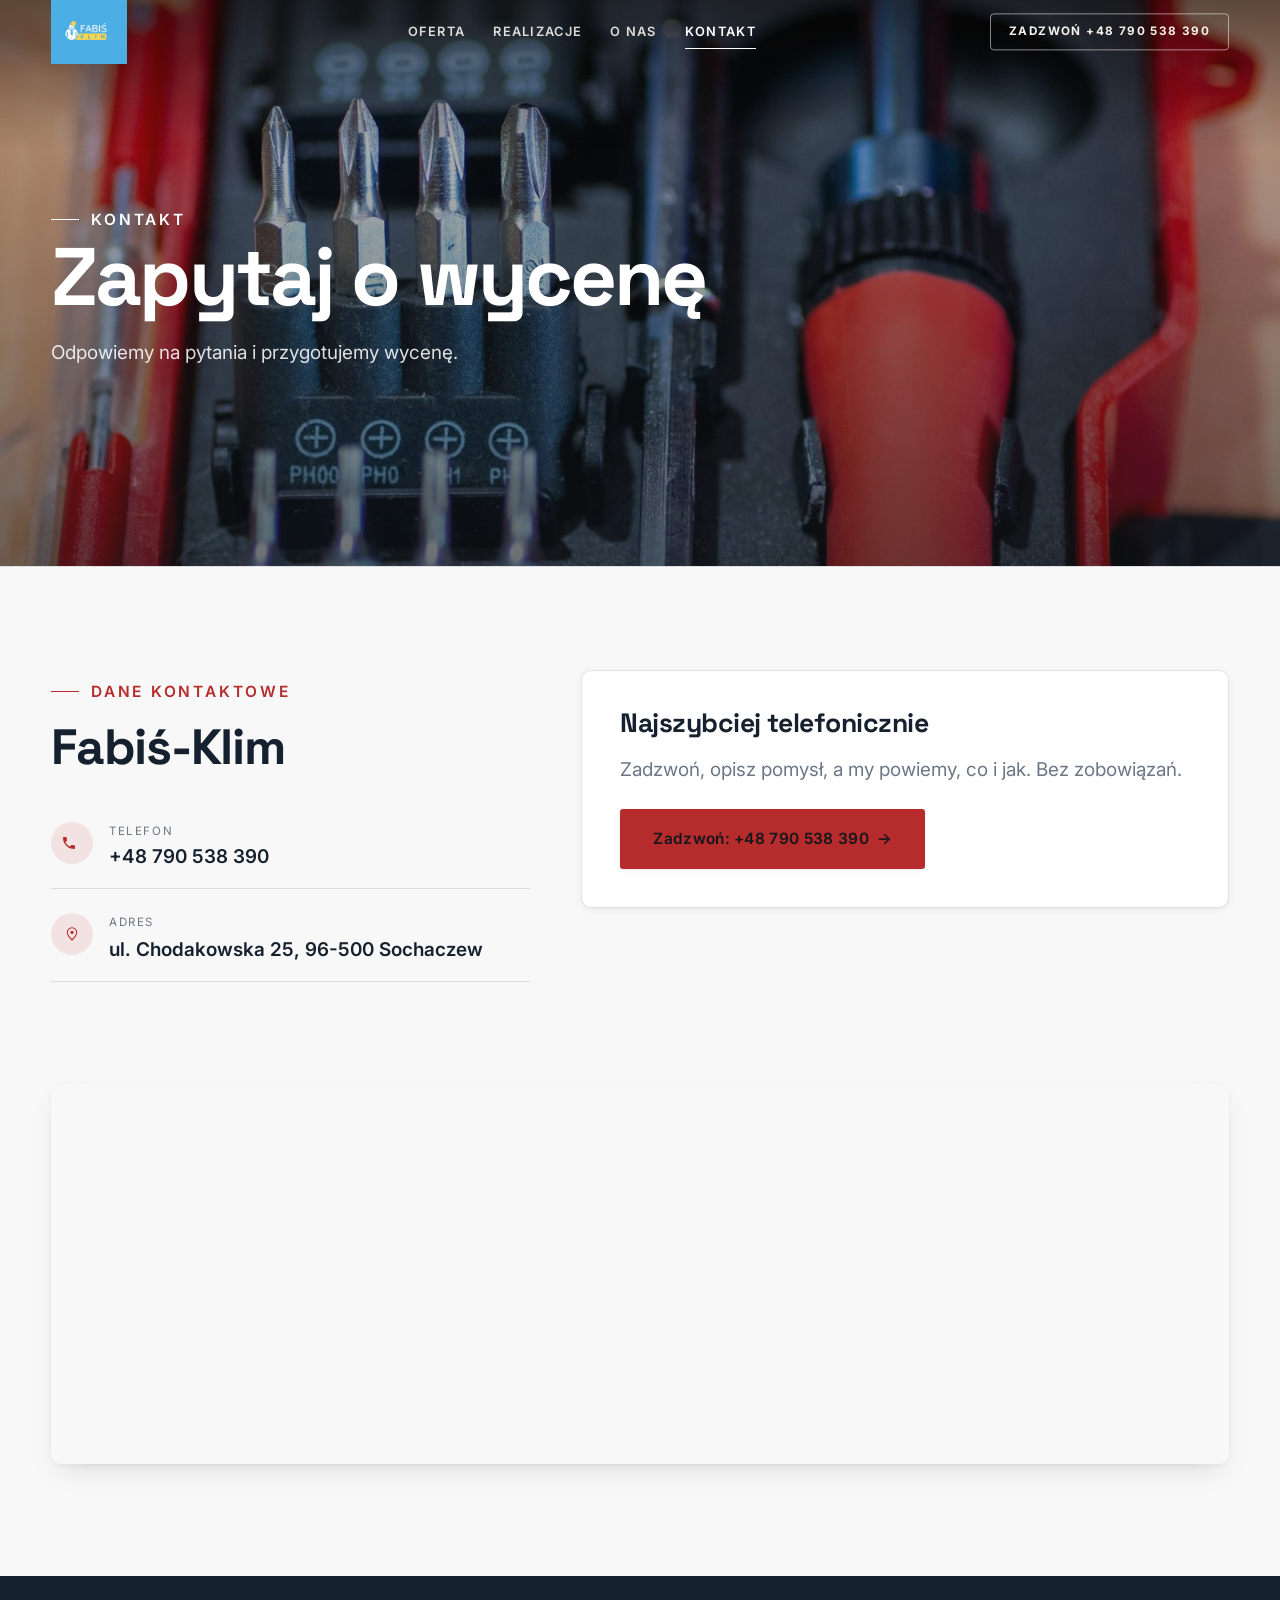
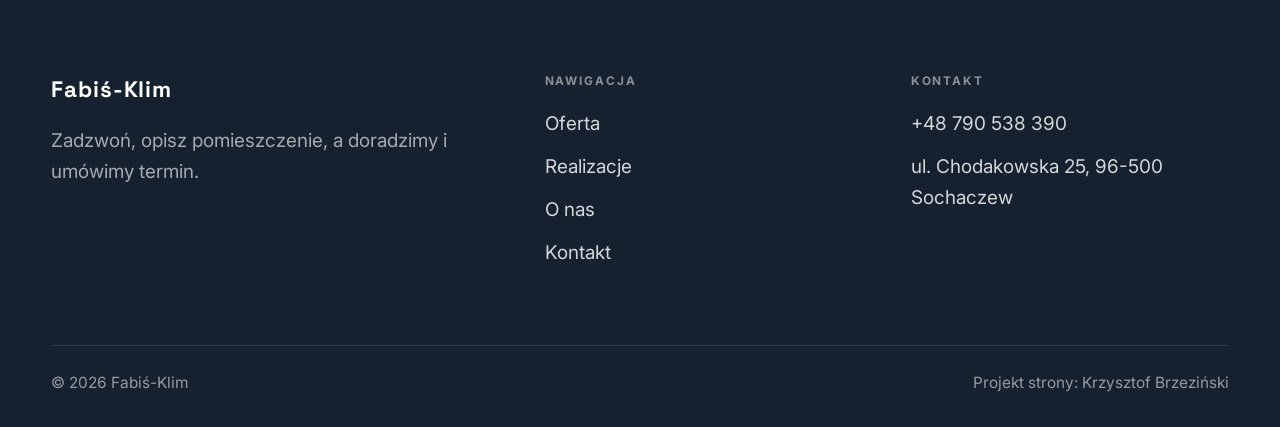
==== kontakt.html @ 5f844423 "Demo strony: Fabiś-Klim (klimatyzacja i chłodnictwo, Sochaczew)" ====
<!DOCTYPE html>
<html lang="pl">
<head>
<meta charset="UTF-8">
<meta name="viewport" content="width=device-width, initial-scale=1.0">
<title>Kontakt - Fabiś-Klim</title>
<meta name="description" content="Kontakt Fabiś-Klim - ul. Chodakowska 25, 96-500 Sochaczew">
<link rel="preconnect" href="https://fonts.googleapis.com">
<link rel="preconnect" href="https://fonts.gstatic.com" crossorigin>
<link href="https://fonts.googleapis.com/css2?family=Space+Grotesk:wght@500;600;700&family=Inter:wght@400;500;600&display=swap" rel="stylesheet">
<link rel="stylesheet" href="assets/styles.css">
</head>
<body>

<header class="nav">
  <div class="wrap nav-inner">
    <a class="brand brand-has-logo" href="index.html"><img class="brand-logo" src="img/logo.jpg" alt="Fabiś-Klim"></a>
    <nav class="nav-links">
      <a href="oferta.html">Oferta</a>
      <a href="realizacje.html">Realizacje</a>
      <a href="o-nas.html">O nas</a>
      <a href="kontakt.html" class="active">Kontakt</a>
      <a href="tel:+48790538390" class="btn btn-accent">Zadzwoń +48 790 538 390</a>
    </nav>
    <button class="nav-toggle" aria-label="Menu"><span></span><span></span><span></span></button>
  </div>
</header>

<section class="pagehead">
  <img src="img/g4.jpg" alt="Fabiś-Klim - Zapytaj o wycenę">
  <div class="wrap">
    <span class="eyebrow">Kontakt</span>
    <h1>Zapytaj o wycenę</h1>
    <p>Odpowiemy na pytania i przygotujemy wycenę.</p>
  </div>
</section>
<section>
  <div class="wrap contact-grid">
    <div class="reveal">
      <span class="eyebrow">Dane kontaktowe</span>
      <h2 style="margin:var(--space-4) 0 var(--space-6)">Fabiś-Klim</h2>
      <div class="info-list">
        <div class="info-row"><div class="ic"><svg class="ico-tel" width="16" height="16" viewBox="0 0 24 24" fill="none" aria-hidden="true"><path d="M6.6 10.8a15.5 15.5 0 0 0 6.6 6.6l2.2-2.2a1 1 0 0 1 1-.24 11.4 11.4 0 0 0 3.6.58 1 1 0 0 1 1 1V20a1 1 0 0 1-1 1A17 17 0 0 1 3 4a1 1 0 0 1 1-1h3.5a1 1 0 0 1 1 1c0 1.25.2 2.46.58 3.6a1 1 0 0 1-.25 1l-2.23 2.2Z" fill="currentColor"/></svg></div><div><div class="lbl">Telefon</div><a class="val" href="tel:+48790538390">+48 790 538 390</a></div></div>
        <div class="info-row"><div class="ic"><svg class="ico-pin" width="16" height="16" viewBox="0 0 24 24" fill="none" aria-hidden="true"><path d="M12 21s7-6.1 7-11.5A7 7 0 0 0 5 9.5C5 14.9 12 21 12 21Z" stroke="currentColor" stroke-width="1.6" fill="none"/><circle cx="12" cy="9.5" r="2.4" fill="currentColor"/></svg></div><div><div class="lbl">Adres</div><div class="val">ul. Chodakowska 25, 96-500 Sochaczew</div></div></div>
      </div>
    </div>
    <div class="reveal">
      <div class="form">
        <h3 style="margin-bottom:var(--space-4)">Najszybciej telefonicznie</h3>
        <p class="muted" style="margin-bottom:var(--space-5)">Zadzwoń, opisz pomysł, a my powiemy, co i jak. Bez zobowiązań.</p>
        <a href="tel:+48790538390" class="btn btn-accent" style="justify-content:center">Zadzwoń: +48 790 538 390 <span class="arr">→</span></a>
      </div>
    </div>
  </div>
</section>
<section style="padding-top:0">
  <div class="wrap reveal">
    <iframe class="map" title="Fabiś-Klim - Sochaczew" src="https://maps.google.com/maps?q=Fabi%C5%9B-Klim%20Sochaczew&z=15&output=embed" loading="lazy" referrerpolicy="no-referrer-when-downgrade"></iframe>
  </div>
</section>

<footer>
  <div class="wrap">
    <div class="foot-grid">
      <div class="foot-brand">
        <div class="name">Fabiś-Klim</div>
        <p>Zadzwoń, opisz pomieszczenie, a doradzimy i umówimy termin.</p>
      </div>
      <div class="foot-col">
        <h4>Nawigacja</h4>
        <a href="oferta.html">Oferta</a>
        <a href="realizacje.html">Realizacje</a>
        <a href="o-nas.html">O nas</a>
        <a href="kontakt.html">Kontakt</a>
      </div>
      <div class="foot-col">
        <h4>Kontakt</h4>
        <a href="tel:+48790538390">+48 790 538 390</a>
        <p>ul. Chodakowska 25, 96-500 Sochaczew</p>
      </div>
    </div>
    <div class="foot-bot">
      <span>© 2026 Fabiś-Klim</span>
      <span>Projekt strony: Krzysztof Brzeziński</span>
    </div>
  </div>
</footer>
<div class="sticky-call"><a class="sc-call" href="tel:+48790538390"><svg class="ico-tel" width="16" height="16" viewBox="0 0 24 24" fill="none" aria-hidden="true"><path d="M6.6 10.8a15.5 15.5 0 0 0 6.6 6.6l2.2-2.2a1 1 0 0 1 1-.24 11.4 11.4 0 0 0 3.6.58 1 1 0 0 1 1 1V20a1 1 0 0 1-1 1A17 17 0 0 1 3 4a1 1 0 0 1 1-1h3.5a1 1 0 0 1 1 1c0 1.25.2 2.46.58 3.6a1 1 0 0 1-.25 1l-2.23 2.2Z" fill="currentColor"/></svg> Zadzwoń</a><a class="sc-quote" href="kontakt.html">Bezpłatna wycena</a></div>

<script src="assets/main.js"></script>
</body>
</html>
---- assets/styles.css ----
/* ============================================================
   STOLBASZ — premium, architektoniczny B2B fit-out
   Jasna paleta, zero brązu. System wg premium-web-craft.
   Projekt strony: Krzysztof Brzeziński
   ============================================================ */

:root{
  /* PALETA — jasna, architektoniczna, chłodna */
  --paper:#F4F6F8;          /* główne tło */
  --paper-2:#E7EBEF;        /* sekcje alternatywne (chłodny jasny szary) */
  --paper-3:#E7EBEF;        /* delikatne wypełnienia */
  --ink:#15212E;            /* tekst główny — chłodny grafit */
  --ink-soft:#243443;       /* nagłówki drugorzędne */
  --muted:#6B7785;          /* tekst poboczny */
  --line:rgba(21,33,46,.12);/* hairline */
  --accent:#E8A317;         /* stonowany petrol-slate — jedyny akcent */
  --accent-d:#C9870C;
  --accent-soft:rgba(232,163,23,.10);
  --dark:#15212E;           /* sekcje ciemne (stopka/CTA) */

  /* ODSTĘPY — skala 4/8 */
  --space-1:4px; --space-2:8px; --space-3:12px; --space-4:16px; --space-5:24px;
  --space-6:32px; --space-7:48px; --space-8:64px; --space-9:96px; --space-10:128px;

  /* TYPOGRAFIA — fluid clamp() (skala podbita 16.07.2026: większe, czytelniejsze litery — uwaga Adama) */
  --text-sm:clamp(.9rem,.87rem + .12vw,1rem);
  --text-base:clamp(1.08rem,1.04rem + .18vw,1.2rem);
  --text-lg:clamp(1.24rem,1.15rem + .34vw,1.44rem);
  --text-h3:clamp(1.34rem,1.22rem + .55vw,1.66rem);
  --text-h2:clamp(2.1rem,1.66rem + 2.1vw,3.1rem);
  --text-h1:clamp(2.9rem,2.1rem + 4vw,5.1rem);

  /* PROMIENIE — architektoniczne, raczej ostre */
  --r-sm:3px; --r-md:6px; --r-lg:10px;

  /* RUCH */
  --ease:cubic-bezier(.25,.46,.45,.94); --dur:.24s;

  /* CIENIE — miękkie, warstwowe */
  --sh-sm:0 1px 2px rgba(16,24,32,.04), 0 2px 8px rgba(16,24,32,.05);
  --sh-md:0 2px 6px rgba(16,24,32,.05), 0 12px 28px -8px rgba(16,24,32,.12);
  --sh-lg:0 6px 14px rgba(16,24,32,.07), 0 26px 56px -18px rgba(16,24,32,.22);

  --hairline:1px solid var(--line);

  --font-display:'Space Grotesk','Inter',sans-serif;
  --font-body:'Inter',sans-serif;
}

*{box-sizing:border-box;margin:0;padding:0}
html{scroll-behavior:smooth}
body{
  font-family:var(--font-body);
  font-size:var(--text-base);
  line-height:1.65;
  color:var(--ink);
  background:var(--paper);
  -webkit-font-smoothing:antialiased;
  text-rendering:optimizeLegibility;
}
img{max-width:100%;display:block}
a{color:inherit;text-decoration:none}

.wrap{width:min(92%,1180px);margin-inline:auto}
section{padding-block:clamp(52px,6.5vw,96px)}

h1,h2,h3{font-family:var(--font-display);font-weight:700;line-height:1.08;letter-spacing:-.02em;color:var(--ink)}
h1{font-size:var(--text-h1);letter-spacing:-.035em}
h2{font-size:var(--text-h2);letter-spacing:-.025em}
h3{font-size:var(--text-h3)}
p{max-width:65ch}

.eyebrow{
  font-family:var(--font-body);
  font-size:var(--text-sm);
  font-weight:600;
  letter-spacing:.18em;
  text-transform:uppercase;
  color:var(--accent);
  display:inline-flex;align-items:center;gap:var(--space-3);
}
.eyebrow::before{content:"";width:28px;height:1px;background:var(--accent);display:inline-block}

.muted{color:var(--muted)}
.lead{font-size:var(--text-lg);line-height:1.55;color:var(--ink-soft);max-width:50ch}

/* ---------- BUTTONS ---------- */
.btn{
  display:inline-flex;align-items:center;gap:var(--space-2);
  font-weight:600;font-size:var(--text-sm);letter-spacing:.02em;
  padding:var(--space-4) var(--space-6);
  border-radius:var(--r-sm);
  transition:transform var(--dur) var(--ease),box-shadow var(--dur) var(--ease),background var(--dur) var(--ease);
  cursor:pointer;border:1px solid transparent;
}
.btn-accent{background:var(--accent);color:#fff;box-shadow:var(--sh-sm)}
.btn-accent:hover{background:var(--accent-d);transform:translateY(-2px);box-shadow:var(--sh-md)}
.btn-accent:active{transform:translateY(0);box-shadow:var(--sh-sm)}
.btn-ghost{background:transparent;color:var(--ink);border-color:var(--line)}
.btn-ghost:hover{border-color:var(--accent);color:var(--accent);transform:translateY(-2px)}
.btn-light{background:#fff;color:var(--ink);box-shadow:var(--sh-sm)}
.btn-light:hover{transform:translateY(-2px);box-shadow:var(--sh-md)}
.btn .arr{transition:transform var(--dur) var(--ease)}
.btn:hover .arr{transform:translateX(4px)}

/* ---------- NAV ---------- */
.nav{
  position:sticky;top:0;z-index:50;
  background:color-mix(in srgb,var(--paper) 88%,transparent);
  backdrop-filter:saturate(140%) blur(10px);
  border-bottom:var(--hairline);
}
.nav-inner{display:flex;align-items:center;justify-content:space-between;height:72px}
.brand{display:flex;flex-direction:column;line-height:1}
.brand .name{font-family:var(--font-display);font-weight:800;font-size:1.35rem;letter-spacing:.04em}
.brand .sub{font-size:.62rem;letter-spacing:.34em;text-transform:uppercase;color:var(--muted);margin-top:5px}
.nav-links{display:flex;align-items:center;gap:var(--space-6)}
.nav-links a{font-size:var(--text-sm);font-weight:500;color:var(--ink-soft);position:relative;padding-block:4px;transition:color var(--dur) var(--ease)}
.nav-links a::after{content:"";position:absolute;left:0;bottom:0;width:0;height:1.5px;background:var(--accent);transition:width var(--dur) var(--ease)}
.nav-links a:hover,.nav-links a.active{color:var(--ink)}
.nav-links a:hover::after,.nav-links a.active::after{width:100%}
.nav-links .btn{padding:var(--space-2) var(--space-5)}
/* przyciski w nav: właściwy kolor (przebij .nav-links a) + bez podkreślenia */
.nav-links a.btn-accent{color:#fff}
.nav-links a.btn-ghost,.nav-links a.btn-light{color:var(--ink)}
.nav-links a.btn::after{display:none}
.nav-toggle{display:none;background:none;border:none;cursor:pointer;flex-direction:column;gap:5px;padding:8px}
.nav-toggle span{width:24px;height:2px;background:var(--ink);transition:var(--dur)}

/* ---------- HERO (split) ---------- */
.hero{position:relative;overflow:hidden;border-bottom:var(--hairline)}
.hero-grid{display:grid;grid-template-columns:1.05fr .95fr;gap:clamp(24px,4vw,60px);align-items:center;
  padding-block:clamp(36px,4.5vw,64px)}
.hero-copy .eyebrow{margin-bottom:var(--space-5)}
.hero-copy h1{margin-bottom:var(--space-5)}
.hero-copy .lead{margin-bottom:var(--space-7)}
.hero-actions{display:flex;flex-wrap:wrap;gap:var(--space-4)}
.hero-art{position:relative;aspect-ratio:4/3;border-radius:var(--r-lg);overflow:hidden;box-shadow:var(--sh-lg)}
.hero-art img{width:100%;height:100%;object-fit:cover}
.hero-art::after{content:"";position:absolute;inset:0;background:linear-gradient(180deg,transparent 55%,rgba(18,24,28,.28))}
.hero-badge{position:absolute;left:var(--space-5);bottom:var(--space-5);z-index:2;
  background:rgba(252,252,251,.94);backdrop-filter:blur(4px);
  border-radius:var(--r-md);padding:var(--space-4) var(--space-5);box-shadow:var(--sh-md);max-width:78%}
.hero-badge strong{display:block;font-family:var(--font-display);font-size:1rem;letter-spacing:-.01em}
.hero-badge span{font-size:var(--text-sm);color:var(--muted)}

/* ---------- HERO duży / kinowy (strona główna) ---------- */
.hero-cine{position:relative;min-height:clamp(560px,82vh,840px);min-height:clamp(560px,82svh,840px);display:flex;align-items:center;overflow:hidden;border-bottom:var(--hairline)}
.hero-cine>img{position:absolute;inset:0;width:100%;height:100%;object-fit:cover;z-index:0}
.hero-cine::after{content:"";position:absolute;inset:0;z-index:1;
  background:linear-gradient(95deg,rgba(13,18,23,.86) 0%,rgba(13,18,23,.64) 32%,rgba(13,18,23,.24) 62%,rgba(13,18,23,.04) 100%)}
.hero-cine .wrap{position:relative;z-index:2;padding-block:var(--space-8)}
.hero-cine .hero-copy{max-width:660px}
.hero-cine .eyebrow{color:#fff;margin-bottom:var(--space-5)}
.hero-cine .eyebrow::before{background:#fff}
.hero-cine h1{color:#fff;margin-bottom:var(--space-5);font-size:clamp(2.9rem,2rem + 4.4vw,5.2rem)}
.hero-cine .lead{color:rgba(255,255,255,.92);max-width:48ch;margin-bottom:var(--space-7)}
.hero-cine .hero-actions{display:flex;flex-wrap:wrap;gap:var(--space-4)}
@media(max-width:680px){
  .hero-cine{min-height:clamp(520px,76vh,640px);min-height:clamp(520px,76svh,640px);align-items:flex-end}
  .hero-cine::after{background:linear-gradient(0deg,rgba(13,18,23,.9) 6%,rgba(13,18,23,.45) 55%,rgba(13,18,23,.25) 100%)}
  .hero-cine .wrap{padding-bottom:var(--space-9)}
}

/* full-bleed hero variant (podstrony) */
.pagehead{position:relative;min-height:46vh;min-height:46svh;display:flex;align-items:flex-end;overflow:hidden;border-bottom:var(--hairline)}
.pagehead img{position:absolute;inset:0;width:100%;height:100%;object-fit:cover}
.pagehead::after{content:"";position:absolute;inset:0;background:linear-gradient(180deg,rgba(18,24,28,.25),rgba(18,24,28,.62))}
.pagehead .wrap{position:relative;z-index:2;padding-block:var(--space-9);color:#fff}
.pagehead h1{color:#fff;max-width:18ch}
.pagehead .eyebrow{color:#fff}
.pagehead .eyebrow::before{background:#fff}
.pagehead p{color:rgba(255,255,255,.86);margin-top:var(--space-4);max-width:54ch}

/* ---------- STRIP (pasek skrótów / liczby) ---------- */
.strip{background:var(--dark);color:#fff}
.strip .wrap{display:grid;grid-template-columns:repeat(4,1fr);gap:var(--space-6);padding-block:var(--space-8)}
.strip .item .k{font-family:var(--font-display);font-size:clamp(1.6rem,1.2rem + 1.4vw,2.4rem);font-weight:800;letter-spacing:-.02em;color:#fff}
.strip .item .v{font-size:var(--text-sm);color:rgba(255,255,255,.66);margin-top:var(--space-2);line-height:1.45}
.strip .item{border-left:2px solid var(--accent);padding-left:var(--space-5)}

/* ---------- SECTION HEAD ---------- */
.head{max-width:48rem;margin-bottom:var(--space-8)}
.head.center{margin-inline:auto;text-align:center}
.head .eyebrow{margin-bottom:var(--space-4)}
.head h2{margin-bottom:var(--space-4)}
.head p{color:var(--muted);font-size:var(--text-lg);line-height:1.55}
.head.center p{margin-inline:auto}

/* ---------- INTRO SPLIT ---------- */
.split{display:grid;grid-template-columns:.92fr 1.08fr;gap:clamp(28px,5vw,80px);align-items:center}
.split.rev{grid-template-columns:1.08fr .92fr}
.split.rev .split-art{order:-1}
.split-art{position:relative;aspect-ratio:5/4;border-radius:var(--r-lg);overflow:hidden;box-shadow:var(--sh-lg)}
.split-art img{width:100%;height:100%;object-fit:cover}
.split-copy h2{margin-bottom:var(--space-5)}
.split-copy p+p{margin-top:var(--space-4)}
.split-copy .btn{margin-top:var(--space-6)}

/* ---------- SERVICES (zakres) ---------- */
.svc-grid{display:grid;grid-template-columns:repeat(auto-fit,minmax(280px,1fr));gap:var(--space-5)}
.svc{background:#fff;border:var(--hairline);border-radius:var(--r-md);padding:var(--space-7) var(--space-6);
  transition:transform var(--dur) var(--ease),box-shadow var(--dur) var(--ease),border-color var(--dur) var(--ease);
  position:relative;overflow:hidden}
.svc::before{content:"";position:absolute;left:0;top:0;width:3px;height:0;background:var(--accent);transition:height var(--dur) var(--ease)}
.svc:hover{transform:translateY(-4px);box-shadow:var(--sh-md);border-color:transparent}
.svc:hover::before{height:100%}
.svc .ic{font-family:var(--font-display);font-size:.8rem;font-weight:700;letter-spacing:.12em;color:var(--accent);margin-bottom:var(--space-4)}
.svc h3{margin-bottom:var(--space-3);font-size:1.22rem}
.svc p{color:var(--muted);font-size:var(--text-base);line-height:1.6}

/* big detailed service rows */
.svc-row{display:grid;grid-template-columns:.8fr 1.2fr;gap:clamp(20px,4vw,60px);align-items:center;padding-block:var(--space-8)}
.svc-row+.svc-row{border-top:var(--hairline)}
.svc-row.rev{grid-template-columns:1.2fr .8fr}
.svc-row.rev .svc-row-art{order:-1}
.svc-row-art{aspect-ratio:4/3;border-radius:var(--r-md);overflow:hidden;box-shadow:var(--sh-md)}
.svc-row-art img{width:100%;height:100%;object-fit:cover}
.svc-row h3{font-size:1.5rem;margin-bottom:var(--space-4)}
.svc-row .num{font-family:var(--font-display);font-size:.85rem;font-weight:700;letter-spacing:.14em;color:var(--accent);display:block;margin-bottom:var(--space-3)}
.svc-row ul{list-style:none;margin-top:var(--space-4);display:flex;flex-direction:column;gap:var(--space-2)}
.svc-row li{position:relative;padding-left:var(--space-5);color:var(--muted);font-size:var(--text-base)}
.svc-row li::before{content:"";position:absolute;left:0;top:.62em;width:8px;height:1px;background:var(--accent)}

/* ---------- GALLERY (realizacje) ---------- */
.gallery{display:grid;grid-template-columns:repeat(12,1fr);gap:var(--space-4);grid-auto-rows:200px}
/* GALERIA MASONRY — pionowe zdjęcia (portrety beauty/wellness) bez przycinania: kolumny, height auto */
.gallery-masonry{column-count:3;column-gap:var(--space-4)}
@media(max-width:900px){.gallery-masonry{column-count:2}}
@media(max-width:560px){.gallery-masonry{column-count:1}}
.gallery-masonry .m-tile{break-inside:avoid;margin:0 0 var(--space-4);padding:0;position:relative;overflow:hidden;border-radius:var(--r-md);border:1px solid var(--line)}
.gallery-masonry .m-tile img{width:100%;height:auto;display:block}
.gallery-masonry .m-tile .cap{position:absolute;left:0;right:0;bottom:0;padding:var(--space-4);color:#fff;background:linear-gradient(0deg,rgba(0,0,0,.55),transparent);font-size:var(--text-sm)}
.gallery-masonry .m-tile .cap small{display:block;font-weight:400;opacity:.78;letter-spacing:.04em;text-transform:uppercase;font-size:.66rem;margin-top:3px}
.tile{position:relative;overflow:hidden;border-radius:var(--r-md);box-shadow:var(--sh-sm);
  transition:transform var(--dur) var(--ease),box-shadow var(--dur) var(--ease)}
.tile img{width:100%;height:100%;object-fit:cover;transition:transform .6s var(--ease)}
.tile:hover{box-shadow:var(--sh-md)}
.tile:hover img{transform:scale(1.05)}
.tile .cap{position:absolute;left:0;right:0;bottom:0;padding:var(--space-5) var(--space-4) var(--space-4);
  background:linear-gradient(transparent,rgba(18,24,28,.78));color:#fff;
  font-size:var(--text-sm);font-weight:600;letter-spacing:.01em;
  opacity:0;transform:translateY(8px);transition:var(--dur) var(--ease)}
.tile:hover .cap{opacity:1;transform:translateY(0)}
.tile .cap small{display:block;font-weight:400;opacity:.78;letter-spacing:.04em;text-transform:uppercase;font-size:.66rem;margin-top:3px}
/* bento spans */
.t-wide{grid-column:span 6}
.t-tall{grid-column:span 6;grid-row:span 2}
.t-std{grid-column:span 6}
.t-third{grid-column:span 4}
.t-two3{grid-column:span 8}

/* ---------- TRUST / WIARYGODNOŚĆ ---------- */
.trust{background:var(--paper-2)}
.trust-grid{display:grid;grid-template-columns:repeat(auto-fit,minmax(240px,1fr));gap:var(--space-5);margin-top:var(--space-7)}
.trust-card{background:#fff;border-radius:var(--r-md);padding:var(--space-7) var(--space-6);box-shadow:var(--sh-sm);border-top:3px solid var(--accent)}
.trust-card .big{font-family:var(--font-display);font-size:clamp(1.8rem,1.3rem + 1.6vw,2.6rem);font-weight:800;letter-spacing:-.02em;color:var(--ink);line-height:1}
.trust-card h3{font-size:1.12rem;margin:var(--space-3) 0 var(--space-2)}
.trust-card p{color:var(--muted);font-size:var(--text-base);line-height:1.55}

/* ---------- CTA band ---------- */
.cta{background:var(--dark);color:#fff;position:relative;overflow:hidden}
.cta .wrap{display:grid;grid-template-columns:1.4fr .6fr;gap:var(--space-7);align-items:center;position:relative;z-index:2}
.cta h2{color:#fff;max-width:20ch}
.cta p{color:rgba(255,255,255,.74);margin-top:var(--space-4)}
.cta-actions{display:flex;flex-direction:column;gap:var(--space-3);align-items:flex-start}
.cta::before{content:"";position:absolute;right:-80px;top:-80px;width:360px;height:360px;border-radius:50%;
  background:radial-gradient(circle,var(--accent-soft),transparent 70%)}

/* ---------- CONTACT ---------- */
.contact-grid{display:grid;grid-template-columns:.85fr 1.15fr;gap:clamp(28px,4vw,56px);align-items:start}
.info-list{display:flex;flex-direction:column;gap:var(--space-2)}
.info-row{display:flex;gap:var(--space-4);align-items:flex-start;padding-block:var(--space-4);border-bottom:var(--hairline)}
.info-row .ic{flex:none;width:42px;height:42px;display:grid;place-items:center;border-radius:50%;
  background:var(--accent-soft);color:var(--accent);font-size:1.05rem}
.info-row .lbl{font-size:.72rem;letter-spacing:.14em;text-transform:uppercase;color:var(--muted)}
.info-row .val{font-weight:600;font-size:var(--text-base);margin-top:2px}
.info-row a.val:hover{color:var(--accent)}
.map{border:none;border-radius:var(--r-lg);box-shadow:var(--sh-md);width:100%;height:100%;min-height:380px;filter:grayscale(.2) contrast(1.02)}
.form{background:#fff;border:var(--hairline);border-radius:var(--r-lg);padding:clamp(24px,3vw,40px);box-shadow:var(--sh-sm)}
.form .fld{margin-bottom:var(--space-5)}
.form label{display:block;font-size:var(--text-sm);font-weight:600;margin-bottom:var(--space-2)}
.form input,.form textarea{width:100%;font-family:inherit;font-size:var(--text-base);color:var(--ink);
  padding:var(--space-4);border:var(--hairline);border-radius:var(--r-sm);background:var(--paper);transition:border-color var(--dur)}
.form input:focus,.form textarea:focus{outline:none;border-color:var(--accent);background:#fff}
.form textarea{resize:vertical;min-height:120px}
.form .note{font-size:var(--text-sm);color:var(--muted);margin-top:var(--space-3)}

/* ---------- FOOTER ---------- */
footer{background:var(--dark);color:#fff;padding-block:var(--space-9) var(--space-6)}
.foot-grid{display:grid;grid-template-columns:1.4fr 1fr 1fr;gap:var(--space-7);margin-bottom:var(--space-8)}
.foot-brand .name{font-family:var(--font-display);font-weight:800;font-size:1.4rem;letter-spacing:.04em}
.foot-brand p{color:rgba(255,255,255,.62);margin-top:var(--space-4);font-size:var(--text-base);max-width:38ch}
.foot-col h4{font-size:.74rem;letter-spacing:.16em;text-transform:uppercase;color:rgba(255,255,255,.5);margin-bottom:var(--space-4)}
.foot-col a,.foot-col p{display:block;color:rgba(255,255,255,.82);font-size:var(--text-base);margin-bottom:var(--space-3)}
.foot-col a:hover{color:#fff}
.foot-bot{border-top:1px solid rgba(255,255,255,.12);padding-top:var(--space-5);display:flex;justify-content:space-between;flex-wrap:wrap;gap:var(--space-3);
  font-size:var(--text-sm);color:rgba(255,255,255,.55)}
.foot-bot a:hover{color:#fff}

/* ---------- REVEAL ---------- */
.reveal{opacity:0;transform:translateY(22px);transition:opacity .6s var(--ease),transform .6s var(--ease)}
.reveal.in{opacity:1;transform:none}

/* ---------- RESPONSIVE ---------- */
@media(max-width:920px){
  .hero-grid,.split,.split.rev,.svc-row,.svc-row.rev,.cta .wrap,.contact-grid,.foot-grid{grid-template-columns:1fr}
  .split.rev .split-art,.svc-row.rev .svc-row-art{order:0}
  .hero-art{aspect-ratio:16/10;max-height:420px}
  .strip .wrap{grid-template-columns:repeat(2,1fr);gap:var(--space-7)}
  .gallery{grid-auto-rows:180px}
  .t-wide,.t-tall,.t-std,.t-third,.t-two3{grid-column:span 6}
  .t-tall{grid-row:span 1}
  .cta-actions{flex-direction:row;flex-wrap:wrap}
  .foot-grid{gap:var(--space-6)}
}
@media(max-width:680px){
  .nav-links{position:fixed;inset:72px 0 auto 0;background:var(--paper);flex-direction:column;align-items:stretch;
    gap:0;padding:var(--space-4) 6%;border-bottom:var(--hairline);box-shadow:var(--sh-md);
    transform:translateY(-120%);transition:transform var(--dur) var(--ease)}
  .nav-links.open{transform:translateY(0)}
  .nav-links a{padding-block:var(--space-4);border-bottom:var(--hairline)}
  .nav-links .btn{margin-top:var(--space-3);justify-content:center}
  .nav-toggle{display:flex}
  .strip .wrap{grid-template-columns:1fr}
  .gallery{grid-template-columns:repeat(6,1fr)}
  .foot-grid{grid-template-columns:1fr}
}
@media(prefers-reduced-motion:reduce){
  *{animation-duration:.01ms!important;transition:none!important}
  .reveal{opacity:1!important;transform:none!important}
  html{scroll-behavior:auto}
}

/* ============================================================
   PREMIUM LAYER — destylat deep-researchu branż (anty-AI, spokój).
   Zmienne STOLBASZ (--accent/--ink/--paper/--line/--dark). Ruch ledwo
   zauważalny, krzywa cubic-bezier(.16,.84,.44,1); prefers-reduced-motion
   pokryte blanketem wyżej. Karty hairline zamiast cieni = #1 sygnał „nie-AI".
   ============================================================ */

/* więcej oddechu między sekcjami (liderzy: 110-130px) */
section{padding-block:clamp(64px,8vw,128px)}

/* 1) Aksamitny reveal — dłuższa, miękka krzywa zamiast „skoku" */
.reveal{transition:opacity .9s cubic-bezier(.16,.84,.44,1),transform .9s cubic-bezier(.16,.84,.44,1);will-change:opacity,transform}
/* stagger TYLKO w galerii (tam pozycja = porządek dzieci) */
.gallery .reveal:nth-child(2){transition-delay:.07s}
.gallery .reveal:nth-child(3){transition-delay:.14s}
.gallery .reveal:nth-child(4){transition-delay:.21s}
.gallery .reveal:nth-child(5){transition-delay:.28s}
.gallery .reveal:nth-child(6){transition-delay:.35s}

/* 2) Hero STATYCZNY na .hero-cine — Ken Burns CAŁKIEM WYŁĄCZONY 26.06 (3. zgłoszenie Szymona).
   GENEZA: animowanie scale na <img> hero z teksturami (cegły/framugi) re-samplinguje obraz
   klatka po klatce → na części ekranów drobne drganie/shimmer = „heroshot się trzęsie".
   translateY usunięto wcześniej, scale-only + will-change/GPU NIE wystarczyły do GWARANCJI gładkości.
   Krzysztof zażądał pewności („make sure, że błąd się nie pojawi") > efekt. Zero animacji = 0% drgania.
   Delikatny zoom zostaje TYLKO w pełnoekranowych hero gastro/studio (hg-bg/hs-bg — tło, inny
   mechanizm, chwalone, nigdy nie zgłaszane). NIE wracać do KB na .hero-cine bez realnego testu
   na sprzęcie klienta — to ryzyko regresji „trzęsienia”. */
/* BEZPIECZNY "wow" na hero = jednorazowy FADE-IN (opacity), nie zoom.
   opacity nie dotyka bitmapy → gładkie na KAŻDYM zdjęciu/ekranie/GPU, zero ryzyka migotania.
   Geometryczny ruch (scale/translate) na .hero-cine jest ZAKAZANY (bramka pilnuje). */
@keyframes heroFade{from{opacity:0}to{opacity:1}}
.hero-cine>img{transform:none;animation:heroFade 1.1s ease-out both}

/* 3) Akcentowy hairline pod nagłówkiem sekcji, który „rysuje się" przy wejściu */
.head h2{position:relative;padding-bottom:18px}
.head h2::after{content:"";position:absolute;left:0;bottom:0;height:1px;width:0;background:var(--accent);transition:width 1s cubic-bezier(.16,.84,.44,1) .15s}
.head.center h2::after{left:50%;transform:translateX(-50%)}
.head.reveal.in h2::after,.head.center.reveal.in h2::after{width:54px}

/* 4) Karty HAIRLINE zamiast cieni/zaokrągleń (najmocniejszy anty-AI detal) */
.svc{background:transparent;border:1px solid var(--line);border-radius:var(--r-sm);box-shadow:none}
.svc:hover{box-shadow:none;border-color:var(--accent);transform:translateY(-3px)}
.trust-card{background:transparent;box-shadow:none;border:1px solid var(--line);border-top:2px solid var(--accent);border-radius:var(--r-sm)}
.tile{box-shadow:none;border-radius:var(--r-sm)}
.tile:hover{box-shadow:none}

/* 5) Sticky-nav kondensuje się po przewinięciu (sygnał dopracowania) */
.nav{transition:box-shadow .4s ease,background .4s ease}
.nav.is-stuck{box-shadow:0 1px 0 var(--line),0 14px 30px -24px rgba(0,0,0,.45)}
.nav-inner{transition:height .35s var(--ease)}
.nav.is-stuck .nav-inner{height:60px}

/* 6) MANIFESTO — pełnoekranowy cytat-bohater (zastępuje generyczne „Dlaczego my") */
.manifesto{background:var(--paper-2);text-align:center}
.manifesto .wrap{max-width:60rem}
.manifesto p{font-family:var(--font-display);font-style:italic;font-size:clamp(1.6rem,1rem + 2.4vw,2.8rem);line-height:1.32;color:var(--ink-soft);margin-inline:auto;max-width:26ch;position:relative;padding-top:var(--space-8)}
.manifesto p::before{content:"";position:absolute;top:0;left:50%;transform:translateX(-50%);width:54px;height:1px;background:var(--accent)}
.manifesto p span{color:var(--accent);font-style:italic}

/* 7) GATEWAYS — 3 duże bramy-zdjęcia (zamiast paska menu usług) */
.gateways{display:grid;grid-template-columns:repeat(3,1fr);gap:var(--space-4)}
.gateway{position:relative;aspect-ratio:3/4;overflow:hidden;border-radius:var(--r-sm);display:block}
.gateway img{width:100%;height:100%;object-fit:cover;transition:transform .8s var(--ease),filter .5s var(--ease)}
.gateway::after{content:"";position:absolute;inset:0;background:linear-gradient(180deg,transparent 38%,rgba(18,24,28,.74))}
.gateway:hover img{transform:scale(1.05);filter:brightness(1.05)}
.gateway .g-ttl{position:absolute;left:0;right:0;bottom:0;z-index:2;padding:var(--space-6) var(--space-5);color:#fff;font-family:var(--font-display);font-size:1.45rem;letter-spacing:-.01em;line-height:1.15}
.gateway .g-ttl small{display:block;font-family:var(--font-body);font-size:var(--text-sm);font-weight:400;opacity:.82;letter-spacing:.03em;margin-top:5px}
@media(max-width:760px){.gateways{grid-template-columns:1fr}.gateway{aspect-ratio:16/10}}

/* 8) LOGO klienta w nagłówku (gdy podane --logo) */
/* 52px domyślnie (feedback Bartka 06.07.2026: 40px ginęło, uwaga padła 3x; ~56px sprawdzone na żywym demie anna-borowiec-makeup) */
.brand-logo{height:64px;width:auto;max-width:300px;object-fit:contain;display:block}
.nav.is-stuck .brand-logo{height:52px}
@media(max-width:680px){.brand-logo{height:46px;max-width:210px}}


/* === RWD: nagłówki na wąskich ekranach (dodane 17.07.2026 razem z fixem clamp) ===
   Po przywróceniu działania clamp() dolna granica --text-h1 (2.9rem) rozpychała
   dokument przy długich polskich słowach na telefonach. Tu ją zjeżdżamy. */
@media (max-width:560px){
  :root{
    --text-h1:clamp(1.9rem, 1.15rem + 4.4vw, 2.7rem);
    --text-h2:clamp(1.5rem, 1rem + 3vw, 2.1rem);
  }
  .hero-cine h1{font-size:clamp(1.9rem, 1.15rem + 4.4vw, 2.7rem)}
  h1,h2{overflow-wrap:break-word}
}

/* === rodzina: fachowcy === */
/* ============================================================
   RODZINA: FACHOWCY (hydraulik/elektryk/remont/brukarstwo/ogrodzenia)
   Doklejane NA WIERZCH base.css. Dziedziczy paletę/fonty skórki (trade/elektryk).
   Filozofia: telefon-bohater + zaufanie + „bezpłatna wycena". Spokój, nie krzyk.
   (count-up i podwójny iframe mapy świadomie pominięte - krytyka blueprintu.)
   ============================================================ */

/* --- PROCES - oś „jak pracujemy" (podpis rodziny, czego nie ma w meblach) --- */
.proces{background:var(--paper-2)}
.proces-line{list-style:none;display:grid;grid-template-columns:repeat(4,1fr);gap:var(--space-5);position:relative;margin:0;padding:0}
.proces-line li{position:relative;padding-top:var(--space-7)}
.proces-line li::before{content:"";position:absolute;top:14px;left:0;right:0;height:1px;background:var(--line)}
.proces-line li:last-child::before{right:50%}
.proces-line li:first-child::before{left:50%}
.proces-line li::after{content:"";position:absolute;top:9px;left:calc(50% - 6px);width:11px;height:11px;border-radius:50%;background:var(--accent);box-shadow:0 0 0 4px var(--paper-2)}
.proces-line .pno{font-family:var(--font-display);font-weight:800;font-size:1.5rem;color:var(--accent);letter-spacing:-.02em;display:block;margin-bottom:var(--space-3);text-align:center}
.proces-line h3{font-size:1.1rem;margin-bottom:var(--space-2);text-align:center}
.proces-line p{color:var(--muted);font-size:var(--text-sm);line-height:1.5;text-align:center;max-width:26ch;margin-inline:auto}
@media(max-width:820px){
  .proces-line{grid-template-columns:1fr;gap:0}
  .proces-line li{padding:var(--space-5) 0 var(--space-5) var(--space-7)}
  .proces-line li::before{left:5px;right:auto;top:0;bottom:0;width:1px;height:auto}
  .proces-line li:first-child::before,.proces-line li:last-child::before{left:5px;right:auto}
  .proces-line li::after{top:var(--space-6);left:0}
  .proces-line .pno,.proces-line h3,.proces-line p{text-align:left;margin-inline:0}
}

/* --- OBSZAR DZIAŁANIA - lokalność (chipy z REALNEGO miasta, bez drugiego iframe) --- */
.obszar .head{text-align:center;margin-inline:auto}
.obszar .head .eyebrow{justify-content:center}
.obszar-list{list-style:none;display:flex;flex-wrap:wrap;justify-content:center;gap:var(--space-3);margin:0;padding:0;max-width:60rem;margin-inline:auto}
.obszar-list li{border:1px solid var(--line);border-radius:999px;padding:var(--space-2) var(--space-5);
  font-size:var(--text-sm);font-weight:600;color:var(--ink-soft);transition:border-color .24s var(--ease),color .24s var(--ease)}
.obszar-list li:hover{border-color:var(--accent);color:var(--accent)}
.obszar-list li.is-home{background:var(--accent);border-color:var(--accent);color:#fff}

/* --- STICKY-CALL - dolny pasek mobile (najważniejszy konwerter tej rodziny) --- */
.sticky-call{display:none}
@media(max-width:820px){
  .sticky-call{display:grid;grid-template-columns:1fr 1fr;gap:1px;position:fixed;left:0;right:0;bottom:0;z-index:90;
    background:var(--line);box-shadow:0 -6px 20px -10px rgba(0,0,0,.4)}
  .sticky-call a{padding:15px 8px;text-align:center;font-weight:700;font-size:.95rem;letter-spacing:.01em}
  .sc-call{background:var(--accent);color:#fff}
  .sc-quote{background:var(--paper);color:var(--ink)}
  body{padding-bottom:56px}
}

/* --- Blok „Awaria? Dzwoń” (opcjonalny, hydraulik/elektryk) --- */
.awaria{background:var(--dark);color:#fff}
.awaria .wrap{display:flex;flex-wrap:wrap;align-items:center;justify-content:space-between;gap:var(--space-5);padding-block:var(--space-7)}
.awaria h3{color:#fff;font-size:clamp(1.3rem,1rem + 1.2vw,1.8rem)}
.awaria p{color:rgba(255,255,255,.72);margin-top:var(--space-2)}
.awaria .btn-accent{white-space:nowrap}

/* === CERTYFIKATY / CZYM PRACUJEMY (gated: renderuje sie tylko gdy brief poda certy/marki/gwarancja) - mocny lever dla dekarzy === */
.auto-marki .marki-list{display:flex;flex-wrap:wrap;justify-content:center;gap:clamp(.8rem,2.5vw,1.6rem);list-style:none;margin:var(--space-7) 0 0;padding:0}
.auto-marki .marki-list li{font-family:var(--font-display);text-transform:uppercase;letter-spacing:.12em;font-weight:600;
  font-size:clamp(.82rem,1.5vw,1rem);color:var(--ink-soft);padding:.5rem 1rem;border:1px solid var(--line);border-radius:var(--r-sm)}
.marki-gwar{text-align:center;color:var(--muted);font-size:var(--text-sm);margin-top:var(--space-6)}

/* ============================================================
   FAZA 3 - OSOBNY UKŁAD FACHOWCY (research wf_e4ed63db + krytyka z policzonym WCAG). Doklejane na wierzch.
   Tożsamość: ZAUFANIE + DUŻY TELEFON + DOWÓD. Dwublok hero (zdjęcie | lity panel), bezpośrednio, solidnie.
   ============================================================ */

/* --- P0 KONTRAST: bursztyn jako TEKST na jasnym = 2.0 FAIL (policzone). Naprawy (bursztyn->ciemny tekst / ink). --- */
.btn-accent{color:#14171c}                                  /* bursztyn + ciemny tekst = 8.28 PASS */
.sticky-call .sc-call{color:#14171c}                        /* sticky bursztyn + ciemny tekst */
.obszar-list li.is-home{background:var(--ink);border-color:var(--ink);color:#fff}  /* było bursztyn+biel 2.17 -> ink+biel 16.29 */
.proces-line .pno{color:var(--ink-soft)}                    /* numery procesu: było bursztyn 2.0 -> ink-soft (czytelne); kropka osi zostaje bursztyn (grafika) */

/* --- Ikona telefonu (uzywana w hero hf-phone-num; nav styluje silnik NAV NOBU) --- */
.ico-tel{vertical-align:-2px;margin-right:.3em}

/* === HERO FACHOWCY: dwublok (zdjęcie | lity panel ink). Zdjęcie = PIERWSZE dziecko (blur-guard + mobilny stack). STATYCZNE. === */
.hero-fach{display:grid;grid-template-columns:1fr minmax(0,46%);min-height:clamp(540px,76vh,740px);min-height:clamp(540px,76svh,740px)}
.hf-photo{width:100%;height:100%;object-fit:cover;display:block;background:var(--paper-2)}  /* img = PIERWSZE dziecko sekcji (blur-guard); EAGER, bez animacji (zero janku) */
.hf-panel{order:-1;background:var(--ink);color:#fff;display:flex;flex-direction:column;justify-content:center;
  padding:clamp(2.2rem,5vw,4.5rem) clamp(1.6rem,4vw,3.6rem)}
.hf-kicker{font-family:var(--font-display);font-weight:700;text-transform:uppercase;letter-spacing:.14em;
  font-size:clamp(.74rem,1.4vw,.9rem);color:var(--accent)}
.hf-title{color:#fff;font-family:var(--font-display);font-weight:800;line-height:1.05;letter-spacing:-.01em;
  font-size:clamp(1.9rem,1.4rem + 2vw,3rem);margin:var(--space-3) 0 var(--space-5)}
.hf-phone{display:inline-flex;flex-direction:column;gap:.15rem;margin-bottom:var(--space-5);width:fit-content}
.hf-phone-lab{font-size:.74rem;text-transform:uppercase;letter-spacing:.14em;color:rgba(255,255,255,.66)}
.hf-phone-num{font-family:var(--font-display);font-weight:800;color:#fff;font-variant-numeric:tabular-nums;white-space:nowrap;
  font-size:clamp(2rem,1.4rem + 2.2vw,2.9rem);line-height:1;display:inline-flex;align-items:center}
.hf-phone-num .ico-tel{width:.7em;height:.7em;color:var(--accent);margin-right:.35em}   /* ikona bursztyn, cyfry białe */
.hf-phone:hover .hf-phone-num{color:var(--accent)}
.hf-actions{display:flex;flex-wrap:wrap;gap:var(--space-3)}
.hf-ghost{color:#fff;border-color:rgba(255,255,255,.45)}
.hf-trust{margin-top:var(--space-5);padding-top:var(--space-4);border-top:1px solid rgba(255,255,255,.16);
  color:rgba(255,255,255,.82);font-weight:600;font-size:var(--text-sm);letter-spacing:.01em}
@media(max-width:820px){
  .hero-fach{grid-template-columns:1fr;min-height:0}
  .hf-photo{aspect-ratio:16/10}
  .hf-panel{order:0;padding-block:clamp(2rem,7vw,3rem)}     /* DOM-order: zdjęcie na górze, panel pod */
}

/* === PROMISE BAR: zawsze-obecna sygnatura usługowa (anty recon-collapse) === */
.fach-promise{background:var(--paper-2);border-bottom:var(--hairline);padding-block:0}
.fach-promise .wrap{padding-block:var(--space-4)}
.fp-row{list-style:none;margin:0;padding:0;display:flex;flex-wrap:wrap;justify-content:center;align-items:center;gap:clamp(.6rem,2.4vw,2rem)}
.fp-row li{font-family:var(--font-display);font-weight:700;text-transform:uppercase;letter-spacing:.08em;
  font-size:clamp(.72rem,1.3vw,.85rem);color:var(--ink-soft);display:flex;align-items:center}
.fp-row li:not(:last-child)::after{content:"";width:6px;height:6px;border-radius:50%;background:var(--accent);margin-left:clamp(.6rem,2.4vw,2rem)}

/* === TRUST BAR (gated): jasne pasmo, cyfry INK (NIE bursztyn=2.0 FAIL), bursztyn jako kreska pod liczbą === */
.trust-bar{background:var(--paper);border-bottom:var(--hairline)}
.trust-bar .wrap{display:flex;flex-wrap:wrap;align-items:center;justify-content:center;gap:clamp(1rem,3vw,2.6rem);padding-block:var(--space-7)}
.tb-stats{display:flex;flex-wrap:wrap;gap:clamp(1rem,3vw,2.6rem)}
.tb-stat{display:flex;flex-direction:column;align-items:center;text-align:center;padding-bottom:var(--space-2);border-bottom:3px solid var(--accent)}
.tb-num{font-family:var(--font-display);font-weight:800;font-size:clamp(2rem,3vw,2.8rem);line-height:1;color:var(--ink);font-variant-numeric:tabular-nums}
.tb-lab{font-size:.74rem;text-transform:uppercase;letter-spacing:.08em;color:var(--muted);margin-top:.3rem}
.tb-google{font-weight:700;color:var(--ink);font-size:var(--text-base);background:var(--paper-2);border:var(--hairline);border-radius:999px;padding:.5rem 1.1rem;font-variant-numeric:tabular-nums}
.tb-seal{font-family:var(--font-display);font-weight:700;text-transform:uppercase;letter-spacing:.06em;font-size:.85rem;
  color:var(--ink);border:1px solid var(--accent);border-radius:var(--r-sm);padding:.5rem 1rem}

/* === LISTA USŁUG (zamiast bram-nastrojowych): konkret "co + zakres + wycena" === */
.fach-uslugi .fu-list{list-style:none;margin:var(--space-8) 0 0;padding:0;display:flex;flex-direction:column}
.fu-row{display:grid;grid-template-columns:minmax(11rem,1fr) 2fr auto;gap:clamp(1rem,3vw,2.5rem);align-items:center;
  padding-block:var(--space-5);border-top:1px solid var(--line)}
.fu-row:last-child{border-bottom:1px solid var(--line)}
.fu-name{font-family:var(--font-display);font-weight:700;font-size:1.15rem;color:var(--ink)}
.fu-desc{color:var(--muted);font-size:var(--text-sm);line-height:1.55}
.fu-cta{font-weight:700;font-size:var(--text-sm);color:var(--accent-d);white-space:nowrap}
.fu-cta:hover{color:var(--ink)}
@media(max-width:760px){.fu-row{grid-template-columns:1fr;gap:var(--space-2)}.fu-cta{justify-self:start}}

/* === OPINIE (gated): realne cytaty z reconu === */
.opinie-grid{display:grid;grid-template-columns:repeat(auto-fit,minmax(16rem,1fr));gap:var(--space-6);margin-top:var(--space-8)}
.op-card{margin:0;background:var(--paper);border:1px solid var(--line);border-radius:var(--r-md);padding:var(--space-6);display:flex;flex-direction:column;gap:var(--space-3)}
.op-star{color:var(--accent-d);letter-spacing:.1em;font-size:.95rem}
.op-card blockquote{margin:0;color:var(--ink-soft);font-size:var(--text-base);line-height:1.6}
.op-autor{font-family:var(--font-display);font-weight:700;color:var(--ink);font-size:.95rem}

/* === SUWAK PRZED/PO (kopia z auto.css - CSS nie dziedziczy się między rodzinami; krytyka 5b) === */
.auto-ba .ba-slider{position:relative;--ba-pos:50%;max-width:62rem;margin:var(--space-8) auto 0;aspect-ratio:16/9;
  overflow:hidden;border-radius:var(--r-sm);border:1px solid var(--line);touch-action:none;user-select:none;cursor:ew-resize}
.ba-slider img{position:absolute;inset:0;width:100%;height:100%;object-fit:cover;display:block}
.ba-before-wrap{position:absolute;inset:0;clip-path:inset(0 calc(100% - var(--ba-pos)) 0 0)}
.ba-lab{position:absolute;top:var(--space-4);z-index:3;font-family:var(--font-display);text-transform:uppercase;
  letter-spacing:.1em;font-size:.7rem;color:#fff;background:rgba(10,12,15,.6);padding:.3rem .6rem;border-radius:2px}
.ba-lab-l{left:var(--space-4)}
.ba-lab-r{right:var(--space-4)}
.ba-handle{position:absolute;top:0;bottom:0;left:var(--ba-pos);width:2px;background:var(--accent);transform:translateX(-1px);z-index:4;pointer-events:none}
.ba-handle span{position:absolute;top:50%;left:50%;transform:translate(-50%,-50%);width:38px;height:38px;border-radius:50%;
  background:var(--accent);box-shadow:0 2px 12px rgba(0,0,0,.4);display:flex;align-items:center;justify-content:center}
.ba-handle span::before,.ba-handle span::after{content:"";position:absolute;width:0;height:0;border-block:5px solid transparent}
.ba-handle span::before{left:9px;border-right:6px solid #14171c}
.ba-handle span::after{right:9px;border-left:6px solid #14171c}
.ba-podpis{text-align:center;color:var(--muted);font-size:var(--text-sm);margin-top:var(--space-5)}

/* === NAV NOBU (silnik): fachowcy === */
.nav{position:fixed;left:0;right:0;backdrop-filter:none;border-bottom:1px solid transparent;z-index:100;transition:transform .35s var(--ease),background .35s ease,box-shadow .35s ease}
.nav.nav-hidden{transform:translateY(-100%)}
.nav.is-stuck{background:transparent;box-shadow:none;border-bottom-color:transparent}
.nav.is-stuck .nav-inner{height:64px}
.nav .brand{flex-direction:row;align-items:baseline;gap:.6rem;line-height:1}
.nav .brand .name{font-family:var(--font-display);font-weight:600;font-size:1.5rem;text-transform:uppercase;letter-spacing:.14em}
.nav .brand .sub{margin-top:0;padding-left:.65rem;border-left:1px solid currentColor;font-size:.66rem;font-weight:600;letter-spacing:.22em;text-transform:uppercase}
.nav .nav-links a{font-size:.8rem;font-weight:600;text-transform:uppercase;letter-spacing:.1em;padding-block:6px}
.nav .nav-links a::after{height:1px}
.nav .nav-links a.btn-accent{font-size:.73rem;font-weight:700;text-transform:uppercase;letter-spacing:.12em;padding:.5rem 1.1rem;border-radius:4px;box-shadow:none}
.nav .nav-links a.btn-accent:hover{transform:none;box-shadow:none}
.nav .nav-links a.btn-accent{background:var(--accent);border:1px solid var(--accent);color:#14171c}
.nav .nav-links a.btn-accent:hover{background:var(--accent);border-color:var(--accent);color:#14171c;filter:brightness(1.07)}
.nav{background:transparent}
.nav::after{content:"";position:absolute;left:0;right:0;top:0;height:150px;z-index:-1;pointer-events:none;transition:opacity .35s ease;background:linear-gradient(180deg,rgba(8,6,4,.55) 0%,rgba(8,6,4,0) 100%)}
.nav.nav-solid::after{opacity:0}
.nav .brand .name{color:#f5f1ea}
.nav .brand .sub{color:rgba(245,241,234,.82)}
.nav .nav-links a:not(.btn-accent){color:rgba(245,241,234,.9)}
.nav .nav-links a:not(.btn-accent):hover,.nav .nav-links a.active:not(.btn-accent){color:#fff}
.nav .nav-links a:not(.btn-accent)::after{background:#fff}
.nav .nav-toggle span{background:#f5f1ea}
.nav.nav-solid{background:color-mix(in srgb,var(--paper) 94%,transparent);backdrop-filter:saturate(140%) blur(10px);border-bottom:var(--hairline)}
.nav.nav-solid .brand .name{color:var(--ink)}
.nav.nav-solid .brand .sub{color:var(--accent-d)}
.nav.nav-solid .nav-links a:not(.btn-accent){color:var(--ink-soft)}
.nav.nav-solid .nav-links a:not(.btn-accent):hover,.nav.nav-solid .nav-links a.active:not(.btn-accent){color:var(--ink)}
.nav.nav-solid .nav-links a:not(.btn-accent)::after{background:var(--accent-d)}
.nav.nav-solid .nav-toggle span{background:var(--ink)}
.nav.nav-solid.nav-hidden{background:transparent;box-shadow:none;border-bottom-color:transparent}
@media(min-width:681px){
.nav .nav-inner{position:relative;height:64px}
.nav .nav-links{flex:1;justify-content:center;gap:clamp(1rem,2.2vw,1.9rem);padding-right:12rem}
.nav .nav-links a.btn-accent{position:absolute;right:0;top:50%;transform:translateY(-50%);margin:0}
.nav:not(.nav-solid) .nav-links a.btn-accent{background:transparent;border-color:rgba(245,241,234,.55);color:#f5f1ea}
.nav:not(.nav-solid) .nav-links a.btn-accent:hover{background:var(--accent);border-color:var(--accent);color:#14171c;transform:translateY(-50%)}
}
@media(max-width:680px){
.nav .nav-links:not(.open){transform:translateY(-160%);visibility:hidden}
.nav .nav-links.open{visibility:visible}
.nav .brand .name{font-size:1.12rem;letter-spacing:.1em}
.nav .brand .sub{display:none}
.nav .brand{min-width:0;overflow:hidden}
.nav .nav-links{background:var(--paper)}
.nav .nav-links a:not(.btn-accent){color:var(--ink-soft)}
.nav .nav-links a:not(.btn-accent):hover,.nav .nav-links a.active:not(.btn-accent){color:var(--ink)}
}

/* === auto-paleta ze zdjęć klienta (dopasowanie do estetyki socials) === */
:root{--accent:#B62B2B;--accent-d:#911D1D;--accent-soft:rgba(182,43,43,0.10);--paper:#F9F8F8;--paper-2:#EFEDED;--paper-3:#E8E5E5;}
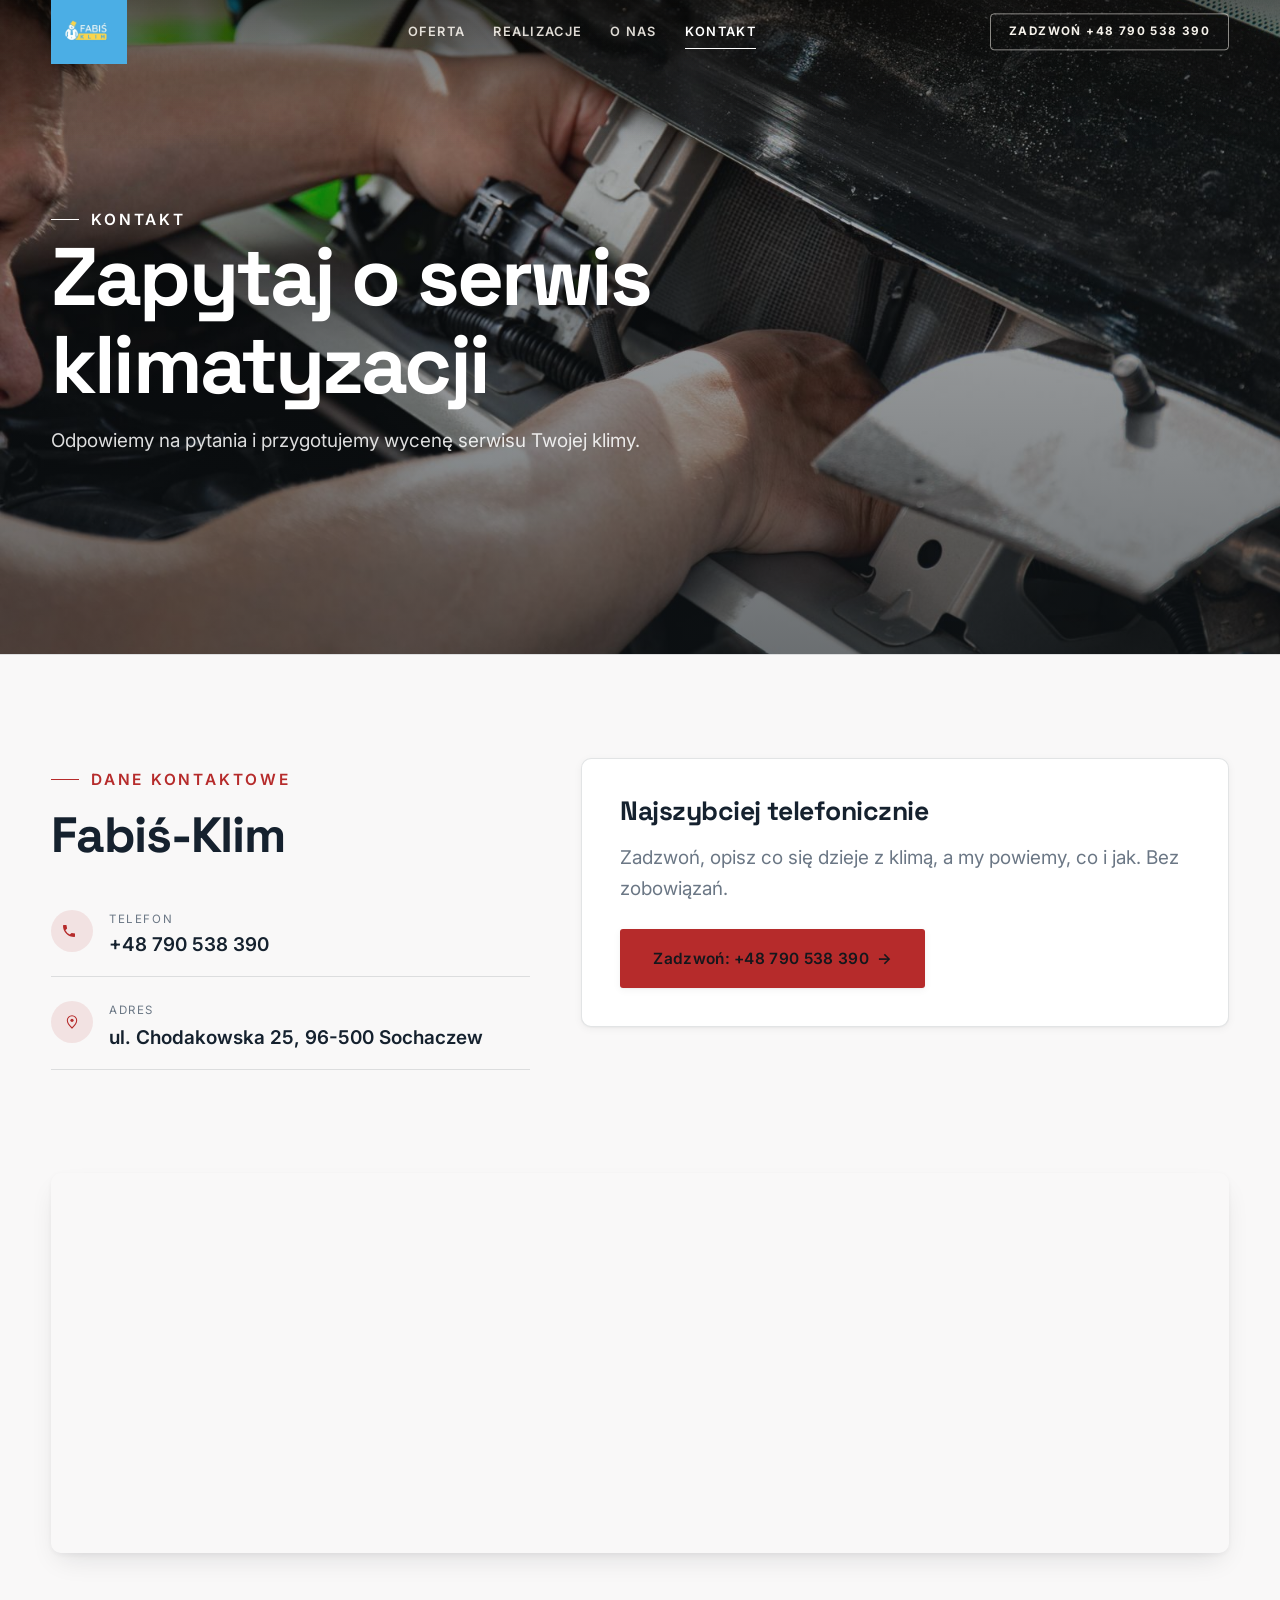
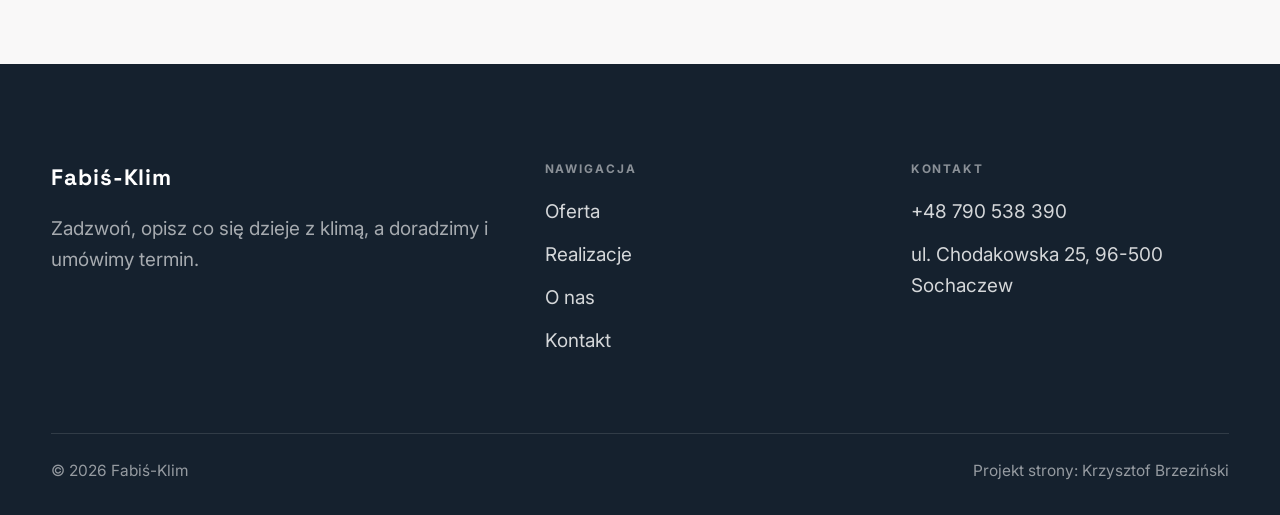
==== commit d60a63ac: "[claude-edit][cmt:38cd9b98-d94e-478a-a2e0-b2b96bc2cf80] przebranżowienie na klimatyzację samochodową" ====
--- a/kontakt.html
+++ b/kontakt.html
@@ -27,11 +27,11 @@
 </header>
 
 <section class="pagehead">
-  <img src="img/g4.jpg" alt="Fabiś-Klim - Zapytaj o wycenę">
+  <img src="img/g4.jpg" alt="Fabiś-Klim - Zapytaj o serwis klimatyzacji">
   <div class="wrap">
     <span class="eyebrow">Kontakt</span>
-    <h1>Zapytaj o wycenę</h1>
-    <p>Odpowiemy na pytania i przygotujemy wycenę.</p>
+    <h1>Zapytaj o serwis klimatyzacji</h1>
+    <p>Odpowiemy na pytania i przygotujemy wycenę serwisu Twojej klimy.</p>
   </div>
 </section>
 <section>
@@ -47,7 +47,7 @@
     <div class="reveal">
       <div class="form">
         <h3 style="margin-bottom:var(--space-4)">Najszybciej telefonicznie</h3>
-        <p class="muted" style="margin-bottom:var(--space-5)">Zadzwoń, opisz pomysł, a my powiemy, co i jak. Bez zobowiązań.</p>
+        <p class="muted" style="margin-bottom:var(--space-5)">Zadzwoń, opisz co się dzieje z klimą, a my powiemy, co i jak. Bez zobowiązań.</p>
         <a href="tel:+48790538390" class="btn btn-accent" style="justify-content:center">Zadzwoń: +48 790 538 390 <span class="arr">→</span></a>
       </div>
     </div>
@@ -64,7 +64,7 @@
     <div class="foot-grid">
       <div class="foot-brand">
         <div class="name">Fabiś-Klim</div>
-        <p>Zadzwoń, opisz pomieszczenie, a doradzimy i umówimy termin.</p>
+        <p>Zadzwoń, opisz co się dzieje z klimą, a doradzimy i umówimy termin.</p>
       </div>
       <div class="foot-col">
         <h4>Nawigacja</h4>
@@ -85,7 +85,7 @@
     </div>
   </div>
 </footer>
-<div class="sticky-call"><a class="sc-call" href="tel:+48790538390"><svg class="ico-tel" width="16" height="16" viewBox="0 0 24 24" fill="none" aria-hidden="true"><path d="M6.6 10.8a15.5 15.5 0 0 0 6.6 6.6l2.2-2.2a1 1 0 0 1 1-.24 11.4 11.4 0 0 0 3.6.58 1 1 0 0 1 1 1V20a1 1 0 0 1-1 1A17 17 0 0 1 3 4a1 1 0 0 1 1-1h3.5a1 1 0 0 1 1 1c0 1.25.2 2.46.58 3.6a1 1 0 0 1-.25 1l-2.23 2.2Z" fill="currentColor"/></svg> Zadzwoń</a><a class="sc-quote" href="kontakt.html">Bezpłatna wycena</a></div>
+<div class="sticky-call"><a class="sc-call" href="tel:+48790538390"><svg class="ico-tel" width="16" height="16" viewBox="0 0 24 24" fill="none" aria-hidden="true"><path d="M6.6 10.8a15.5 15.5 0 0 0 6.6 6.6l2.2-2.2a1 1 0 0 1 1-.24 11.4 11.4 0 0 0 3.6.58 1 1 0 0 1 1 1V20a1 1 0 0 1-1 1A17 17 0 0 1 3 4a1 1 0 0 1 1-1h3.5a1 1 0 0 1 1 1c0 1.25.2 2.46.58 3.6a1 1 0 0 1-.25 1l-2.23 2.2Z" fill="currentColor"/></svg> Zadzwoń</a><a class="sc-quote" href="kontakt.html">Umów serwis</a></div>
 
 <script src="assets/main.js"></script>
 </body>
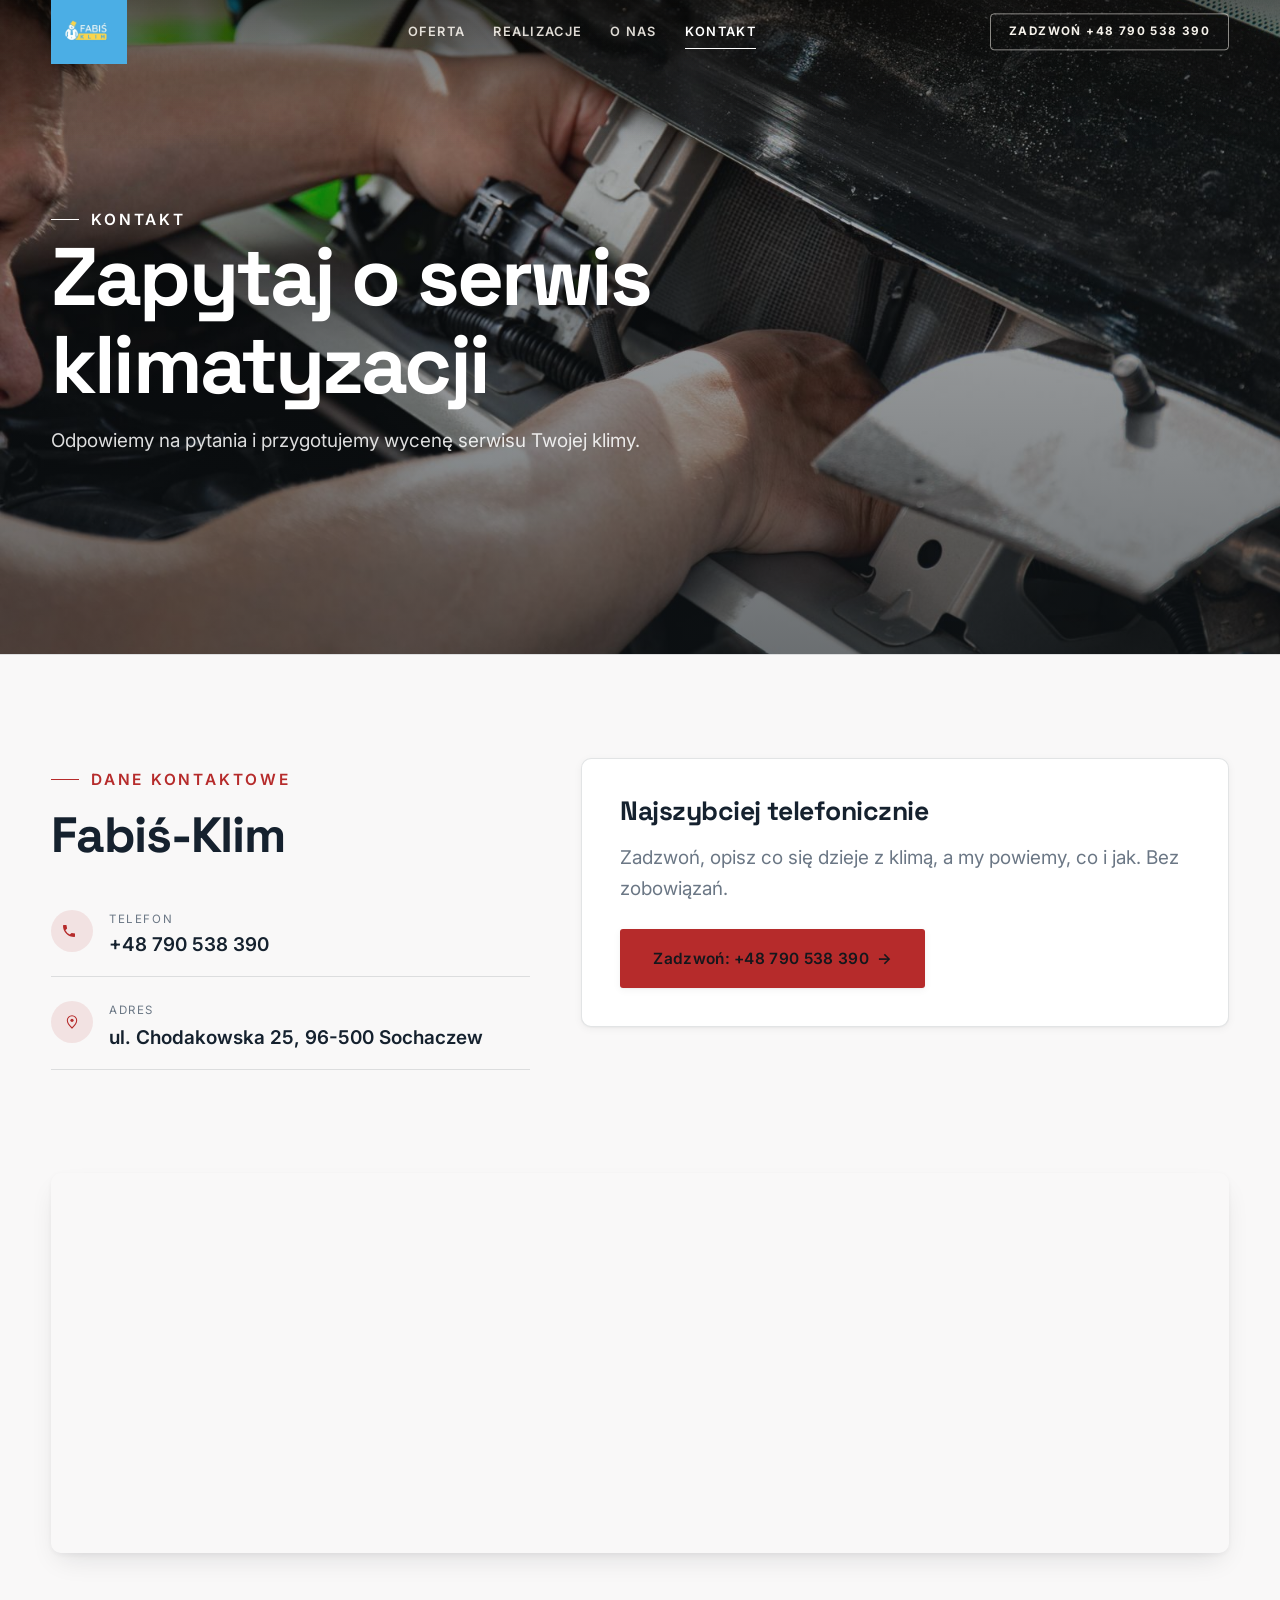
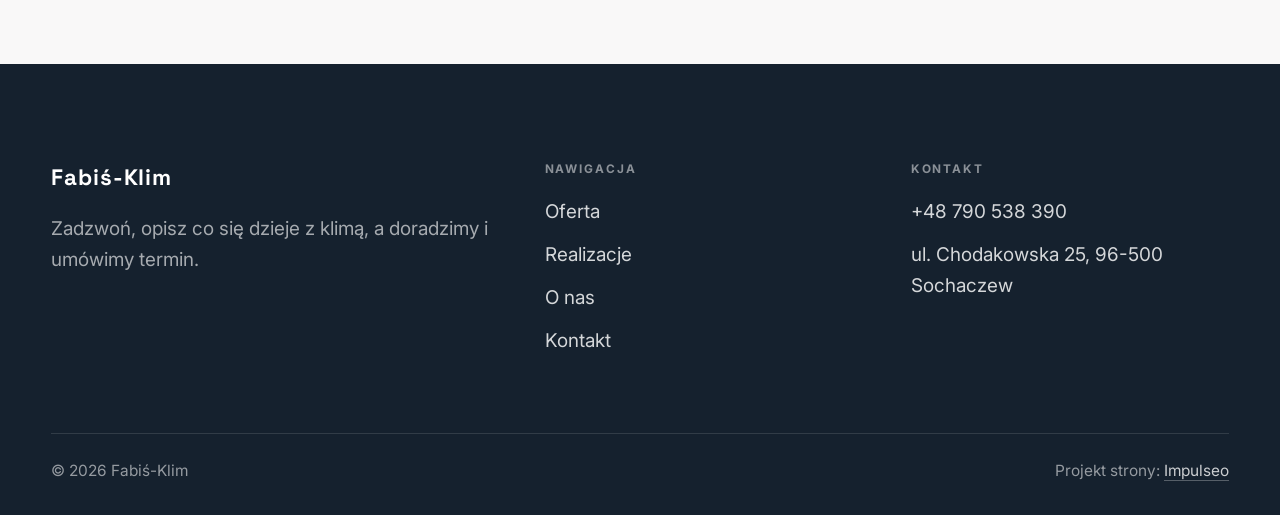
==== commit f5d8cf77: "Stopka: podpis Impulseo z linkiem + poprawka znikajacego napisu w naglowku" ====
--- a/kontakt.html
+++ b/kontakt.html
@@ -81,7 +81,7 @@
     </div>
     <div class="foot-bot">
       <span>© 2026 Fabiś-Klim</span>
-      <span>Projekt strony: Krzysztof Brzeziński</span>
+      <span>Projekt strony: <a class="foot-credit" href="https://impulseo.pl" target="_blank" rel="noopener">Impulseo</a></span>
     </div>
   </div>
 </footer>
--- a/assets/styles.css
+++ b/assets/styles.css
@@ -1,7 +1,7 @@
 /* ============================================================
    STOLBASZ — premium, architektoniczny B2B fit-out
    Jasna paleta, zero brązu. System wg premium-web-craft.
-   Projekt strony: Krzysztof Brzeziński
+   Projekt strony: Impulseo (impulseo.pl)
    ============================================================ */
 
 :root{
@@ -625,3 +625,64 @@
 
 /* === auto-paleta ze zdjęć klienta (dopasowanie do estetyki socials) === */
 :root{--accent:#B62B2B;--accent-d:#911D1D;--accent-soft:rgba(182,43,43,0.10);--paper:#F9F8F8;--paper-2:#EFEDED;--paper-3:#E8E5E5;}
+
+/* === HERO-FIT (29.07.2026) — hero DOPASOWUJE SIĘ do wysokości okna =========================
+   Zgłoszenie K. 29.07: na jego laptopie przyciski CTA w hero były ucięte dolną krawędzią
+   (Modern House). Pomiar headless (1512x879 → realny widok 792 px): dolna krawędź CTA
+   wypadała 123 px POD ekranem. Nawet przy maksymalnym oknie (982) było -20 px.
+
+   DLACZEGO POPRZEDNI FIX NIE DZIAŁAŁ: 27.07 dołożyliśmy @media(max-height:820px) — próg.
+   Widok K. ma ~792-895 px, czyli TUŻ NAD progiem → reguła w ogóle się nie włączała.
+   Progi są kruche: każdy inny laptop/dok/pasek zakładek przesuwa granicę.
+
+   ROZWIĄZANIE: zero progów. Każdy rozmiar, który decyduje o wysokości hero (typografia,
+   odstępy, padding), dostaje `min(dotychczasowa-wartość, X svh)` — czyli na wysokim ekranie
+   nic się nie zmienia, a im niższe okno, tym płynniej mniejsze. Treści NIE ucinamy.
+
+   Doklejane na SAM KONIEC styles.css (po motion) → wygrywa kaskadę, nie rusza reguł w miejscu.
+   Weryfikacja: tools-retrofit/measure_fold.py (mierzy zapas pod CTA dla 720/800/879/982). */
+
+/* ---------- HERO KINOWY (strona główna, rodziny „editorial") ---------- */
+.hero-cine .wrap{padding-block:min(var(--space-8),4svh)}
+.hero-cine .eyebrow{margin-bottom:min(var(--space-5),2svh)}
+.hero-cine h1{font-size:min(clamp(2.9rem,2rem + 4.4vw,5.2rem),7.6svh);
+  margin-bottom:min(var(--space-5),2.4svh)}
+.hero-cine .lead{font-size:min(1.125rem,2.3svh);line-height:1.55;
+  margin-bottom:min(var(--space-7),3.2svh)}
+
+/* ---------- HERO FACHOWCY — wariant A (pełny ekran) ---------- */
+.hf-panel{padding-top:min(clamp(6.5rem,13vh,9rem),11svh);
+  padding-bottom:min(clamp(2.6rem,6vh,3.6rem),4svh)}
+.hf-title{font-size:min(clamp(2.3rem,1.6rem + 3.2vw,4.3rem),7svh);
+  margin-top:min(var(--space-4),1.8svh);margin-bottom:min(var(--space-4),1.8svh)}
+.hf-lead{font-size:min(1.18rem,2.3svh);line-height:1.5}
+.hf-phone{margin-top:min(var(--space-6),2.8svh);margin-bottom:min(var(--space-5),2.2svh)}
+.hf-phone-num{font-size:min(clamp(2rem,1.5rem + 2.4vw,3.05rem),5.2svh)}
+.hf-trust{margin-top:min(var(--space-6),2.6svh);padding-top:min(var(--space-4),1.6svh)}
+
+/* Telefon: tam liczy się czytelność, nie upychanie — skalowanie wysokością wyłączone,
+   bo przy 844 px wysokości ekranu svh-limity zaczęłyby zmniejszać tekst bez potrzeby. */
+@media(max-width:680px){
+  .hero-cine h1{font-size:clamp(1.9rem,1.15rem + 4.4vw,2.7rem)}
+  .hero-cine .lead{font-size:.98rem}
+  .hf-title{font-size:clamp(2.1rem,1.6rem + 3.2vw,3rem)}
+  .hf-lead{font-size:1rem}
+  .hf-phone-num{font-size:clamp(1.9rem,1.5rem + 2.4vw,2.5rem)}
+}
+/* === /HERO-FIT === */
+
+
+/* ====== IMPULSEO-FIX-20260731 ======================================================
+   1) PODPIS w stopce jest teraz linkiem do impulseo.pl - ma być widocznie klikalny.
+   2) ŻYWY NAGŁÓWEK: warstwa przenikających kadrów (.mt-hero-layer) miała z-index:1, więc
+      lądowała NAD przyciemnieniem hero, a w rodzinie „fachowcy" nawet nad panelem z tekstem
+      (.hf-panel nie miał własnego z-index). Efekt: przy zmianie zdjęcia napis znikał i wracał.
+      Teraz warstwa idzie tam, gdzie zdjęcie tła (z-index:-2), a treść nagłówka dostaje twardy
+      z-index:3. Zmieniają się WYŁĄCZNIE zdjęcia w tle - napis stoi nieruchomo.
+      (hero-cine celowo pominięte: tam img ma z-index:0 i układ był poprawny.) */
+.foot-bot a.foot-credit{color:rgba(255,255,255,.78);text-decoration:none;border-bottom:1px solid rgba(255,255,255,.28)}
+.foot-bot a.foot-credit:hover{color:#fff;border-bottom-color:#fff}
+.hero-fach > img.mt-hero-layer,.hero-gastro > img.mt-hero-layer,.hero-auto > img.mt-hero-layer,
+.hero-dom > img.mt-hero-layer,.hero-studio > img.mt-hero-layer{z-index:-2}
+.hf-panel,.hf-inner,.hd-panel,.hk-panel,.ha-inner,.hs-inner,.hg-inner{position:relative;z-index:3}
+/* ====== koniec IMPULSEO-FIX-20260731 ====== */
